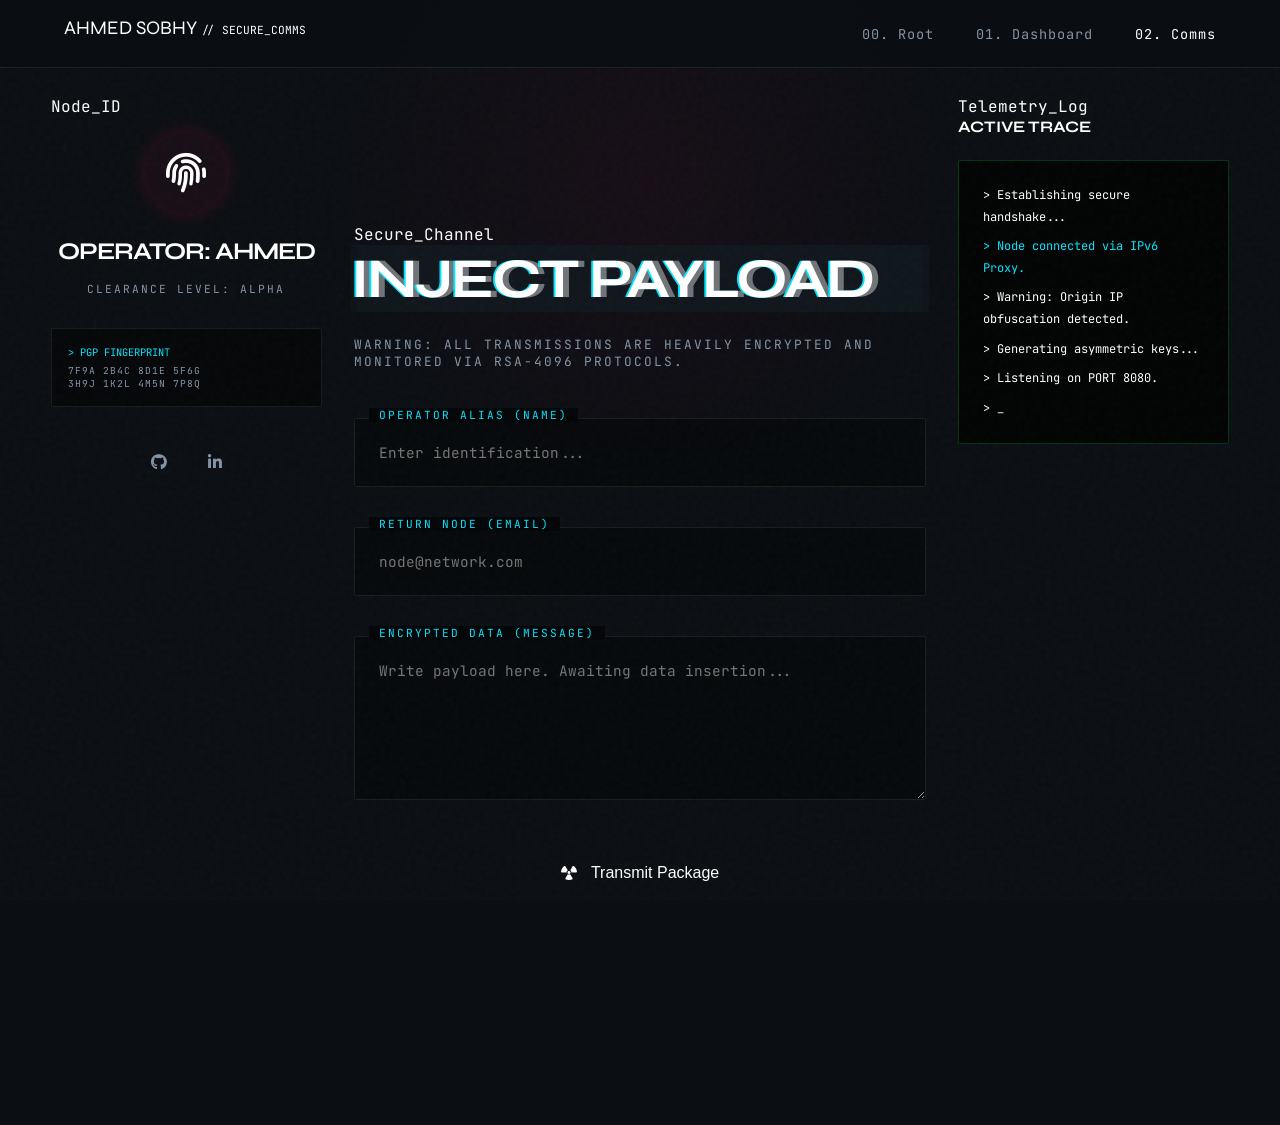
==== contact.html @ 45a60453 "Add files via upload" ====
<!DOCTYPE html>
<html lang="en">
<head>
    <meta charset="UTF-8">
    <meta name="viewport" content="width=device-width, initial-scale=1.0">
    <title>Ahmed Sobhy | Secure Comms</title>

    <link rel="icon" href="logo.png" type="image/png">
    
    <link href="https://fonts.googleapis.com/css2?family=JetBrains+Mono:wght@400;500;700&family=Syne:wght@700;800&display=swap" rel="stylesheet">
    <link rel="stylesheet" href="https://cdnjs.cloudflare.com/ajax/libs/font-awesome/6.4.0/css/all.min.css">
    <link rel="stylesheet" href="css/style.css">

    <style>
        /* --- Contact Page Specific "Terrifying" Visuals --- */
        
        /* 1. Glitch Effect */
        .glitch-wrapper {
            position: relative;
            font-family: var(--font-display);
            font-size: 3.5rem;
            color: var(--text-bright);
            letter-spacing: -2px;
            text-transform: uppercase;
            margin-bottom: 1.5rem;
        }
        .glitch-wrapper::before, .glitch-wrapper::after {
            content: attr(data-text);
            position: absolute;
            top: 0; left: 0; width: 100%; height: 100%;
            background: var(--bg-surface);
        }
        .glitch-wrapper::before {
            left: 3px; text-shadow: -2px 0 var(--accent-alert);
            animation: glitch-anim-1 2s infinite linear alternate-reverse;
        }
        .glitch-wrapper::after {
            left: -3px; text-shadow: -2px 0 var(--accent-cyan);
            animation: glitch-anim-2 3s infinite linear alternate-reverse;
        }

        @keyframes glitch-anim-1 {
            0% { clip-path: inset(20% 0 80% 0); }
            20% { clip-path: inset(60% 0 10% 0); }
            40% { clip-path: inset(40% 0 50% 0); }
            60% { clip-path: inset(80% 0 5% 0); }
            80% { clip-path: inset(10% 0 70% 0); }
            100% { clip-path: inset(30% 0 20% 0); }
        }
        @keyframes glitch-anim-2 {
            0% { clip-path: inset(10% 0 60% 0); }
            20% { clip-path: inset(80% 0 5% 0); }
            40% { clip-path: inset(30% 0 20% 0); }
            60% { clip-path: inset(70% 0 10% 0); }
            80% { clip-path: inset(20% 0 50% 0); }
            100% { clip-path: inset(50% 0 30% 0); }
        }

        /* 2. Cyber Inputs */
        .form-group { position: relative; margin-bottom: 2.5rem; }
        .form-group label {
            position: absolute; top: -10px; left: 15px; 
            background: #030507; padding: 0 10px; font-size: 0.7rem; 
            color: var(--accent-cyan); letter-spacing: 2px; text-transform: uppercase;
            z-index: 5;
        }
        .cyber-input {
            width: 100%; background: rgba(0,0,0,0.4); border: 1px solid var(--border-glass);
            color: var(--text-bright); font-family: var(--font-mono); font-size: 0.9rem;
            padding: 1.5rem; outline: none; transition: 0.3s; border-radius: 2px;
            position: relative;
        }
        .cyber-input:focus {
            border-color: var(--accent-alert); /* لون أحمر/وردي حاد للتركيز يعطي إحساس بالخطر */
            box-shadow: inset 0 0 20px rgba(255, 0, 85, 0.1), 0 0 15px rgba(255, 0, 85, 0.2);
        }

        /* 3. Terminal Radar / Scanning Effect */
        .radar-box {
            position: relative; overflow: hidden;
            border: 1px solid rgba(0, 255, 102, 0.2); background: rgba(0,0,0,0.8);
            padding: 1.5rem; border-radius: 2px; min-height: 250px;
        }
        .radar-line {
            position: absolute; top: 0; left: 0; width: 100%; height: 2px;
            background: var(--accent-green); box-shadow: 0 0 15px var(--accent-green);
            animation: scanline 3s linear infinite; opacity: 0.5;
        }
        @keyframes scanline {
            0% { top: -5%; } 100% { top: 105%; }
        }

        .terminal-text {
            color: var(--accent-green); font-size: 0.75rem; line-height: 1.8;
            font-family: var(--font-mono); display: flex; flex-direction: column; gap: 8px;
        }
        .terminal-text span.system-alert { color: var(--accent-alert); }
        .terminal-text span.system-cyan { color: var(--accent-cyan); }

        /* Overrides for Contact Layout */
        .contact-layout { display: grid; grid-template-columns: repeat(12, 1fr); gap: 2rem; padding: 6rem 4%; max-width: 1600px; margin: 0 auto; position: relative; z-index: 10;}
        .panel-identity { grid-column: span 3; }
        .panel-form { grid-column: span 6; }
        .panel-terminal { grid-column: span 3; }

        @media (max-width: 1024px) {
            .panel-identity, .panel-form, .panel-terminal { grid-column: span 12; }
        }
    </style>
</head>
<body>
    <div class="ambient-glow" style="background: radial-gradient(circle, rgba(255, 0, 85, 0.05) 0%, rgba(3,5,7,0) 70%);"></div>
    <div class="cyber-wave-container">
        <svg class="cyber-wave-svg" viewBox="0 0 100 1000" preserveAspectRatio="none">
            <path d="M50,0 Q90,50 50,100 T50,200 Q90,250 50,300 T50,400 Q90,450 50,500 T50,600 Q90,650 50,700 T50,800 Q90,850 50,900 T50,1000" fill="none" stroke="var(--accent-alert)" stroke-width="1.5" />
        </svg>
    </div>

    <nav class="cyber-nav">
        <div class="nav-logo" style="font-family: var(--font-display); font-size: 1.2rem; color: var(--text-bright);">AHMED SOBHY <span style="color: var(--accent-alert); font-family: var(--font-mono); font-size: 0.7rem;">// SECURE_COMMS</span></div>
        <div class="nav-links">
            <a href="index.html">00. Root</a>
            <a href="dashboard.html">01. Dashboard</a>
            <a href="contact.html" class="active" style="color: var(--accent-alert); border-bottom: 1px solid var(--accent-alert);">02. Comms</a>
        </div>
    </nav>

    <main class="contact-layout">
        
        <aside class="bento-panel panel-identity" style="animation-delay: 0.1s;">
            <div class="panel-label" style="color: var(--accent-alert);">Node_ID</div>
            <div style="text-align: center; margin-top: 1rem;">
                <div style="width: 80px; height: 80px; border: 1px solid var(--accent-alert); border-radius: 50%; margin: 0 auto 1.5rem; display: flex; justify-content: center; align-items: center; background: rgba(255, 0, 85, 0.05); box-shadow: 0 0 20px rgba(255,0,85,0.2);">
                    <i class="fas fa-fingerprint" style="font-size: 2.5rem; color: var(--accent-alert);"></i>
                </div>
                <h2 style="font-family: var(--font-display); font-size: 1.5rem; letter-spacing: -1px; text-transform: uppercase;">Operator: Ahmed</h2>
                <div style="color: var(--text-muted); font-size: 0.7rem; margin: 1rem 0 2rem; text-transform: uppercase; letter-spacing: 2px;">Clearance Level: Alpha</div>
                
                <div style="text-align: left; background: rgba(0,0,0,0.5); padding: 1rem; border-radius: 2px; border: 1px solid var(--border-glass);">
                    <div style="font-size: 0.65rem; color: var(--accent-cyan); margin-bottom: 5px;">> PGP FINGERPRINT</div>
                    <div style="font-size: 0.6rem; color: var(--text-muted); word-break: break-all; letter-spacing: 1px;">
                        7F9A 2B4C 8D1E 5F6G<br>3H9J 1K2L 4M5N 7P8Q
                    </div>
                </div>

                <div style="margin-top: 2rem; display: flex; justify-content: center; gap: 15px;">
                    <a href="https://github.com/YOUR_GITHUB" target="_blank" class="cyber-btn" style="padding: 0.8rem; border-color: var(--border-glass); color: var(--text-muted);"><i class="fa-brands fa-github"></i></a>
                    <a href="https://linkedin.com/in/YOUR_LINKEDIN" target="_blank" class="cyber-btn" style="padding: 0.8rem; border-color: var(--border-glass); color: var(--text-muted);"><i class="fa-brands fa-linkedin-in"></i></a>
                </div>
            </div>
        </aside>

        <section class="bento-panel panel-form" style="animation-delay: 0.2s;">
            <div class="panel-label">Secure_Channel</div>
            
            <h1 class="glitch-wrapper" data-text="INJECT PAYLOAD">INJECT PAYLOAD</h1>
            <p style="color: var(--text-muted); font-size: 0.8rem; text-transform: uppercase; letter-spacing: 2px; margin-bottom: 3rem;">Warning: All transmissions are heavily encrypted and monitored via RSA-4096 protocols.</p>
            
            <form id="secure-form" class="cyber-form">
                <div class="form-group">
                    <label for="name">Operator Alias (Name)</label>
                    <input type="text" id="name" class="cyber-input" placeholder="Enter identification..." required autocomplete="off">
                </div>
                
                <div class="form-group">
                    <label for="email">Return Node (Email)</label>
                    <input type="email" id="email" class="cyber-input" placeholder="node@network.com" required autocomplete="off">
                </div>
                
                <div class="form-group">
                    <label for="message">Encrypted Data (Message)</label>
                    <textarea id="message" rows="6" class="cyber-input" placeholder="Write payload here. Awaiting data insertion..." required></textarea>
                </div>
                
                <button type="submit" class="cyber-btn" id="submit-btn" style="width: 100%; background: transparent; border: 1px solid var(--accent-alert); color: var(--accent-alert); font-size: 1rem; padding: 1.2rem;">
                    <i class="fas fa-radiation" style="margin-right: 10px;"></i> Transmit Package
                </button>
            </form>
        </section>

        <aside class="bento-panel panel-terminal" style="animation-delay: 0.3s;">
            <div class="panel-label">Telemetry_Log</div>
            <h3 style="font-family: var(--font-display); font-size: 1rem; margin-bottom: 1.5rem; text-transform: uppercase; color: var(--text-bright);">Active Trace</h3>
            
            <div class="radar-box">
                <div class="radar-line"></div>
                <div class="terminal-text" id="terminal-output">
                    <span>> Establishing secure handshake...</span>
                    <span class="system-cyan">> Node connected via IPv6 Proxy.</span>
                    <span class="system-alert">> Warning: Origin IP obfuscation detected.</span>
                    <span>> Generating asymmetric keys...</span>
                    <span>> Listening on PORT 8080.</span>
                    <span>> <span style="animation: blink 1s infinite;">_</span></span>
                </div>
            </div>
        </aside>

    </main>

    <script>
        // Terminal Reaction Script
        const form = document.getElementById('secure-form');
        const submitBtn = document.getElementById('submit-btn');
        const terminalOutput = document.getElementById('terminal-output');

        // Form Submit Simulation (The "Terrifying" Hack Sequence)
        form.addEventListener('submit', (e) => {
            e.preventDefault();
            
            // Visual lock of the button
            submitBtn.style.pointerEvents = 'none';
            submitBtn.style.background = 'var(--accent-alert)';
            submitBtn.style.color = '#000';
            submitBtn.innerHTML = '<i class="fas fa-skull"></i> EXECUTING...';

            // Terminal sequence array
            const sequence = [
                "<span class='system-alert'>> [CRITICAL] PACKET INJECTION DETECTED.</span>",
                "> Analyzing payload structure...",
                "> Stripping metadata...",
                "<span class='system-cyan'>> Encrypting payload via AES-256-GCM... OK.</span>",
                "> Routing through proxy nodes: [TOR_NODE_1] -> [VPN_GATE]...",
                "<span class='system-green' style='color: #00FF66;'>> TRANSMISSION SUCCESSFUL.</span>",
                "> Connection terminated to protect origin."
            ];

            terminalOutput.innerHTML = ''; // Clear terminal
            let i = 0;

            function printLine() {
                if (i < sequence.length) {
                    terminalOutput.innerHTML += sequence[i] + "<br>";
                    terminalOutput.scrollTop = terminalOutput.scrollHeight;
                    i++;
                    setTimeout(printLine, Math.random() * 400 + 200); // Random delay 200-600ms
                } else {
                    terminalOutput.innerHTML += "> <span style='animation: blink 1s infinite;'>_</span>";
                    
                    // Reset Button after sequence
                    setTimeout(() => {
                        submitBtn.style.pointerEvents = 'auto';
                        submitBtn.style.background = 'transparent';
                        submitBtn.style.color = 'var(--accent-alert)';
                        submitBtn.innerHTML = '<i class="fas fa-radiation" style="margin-right: 10px;"></i> Transmit New Package';
                        form.reset();
                    }, 2000);
                }
            }
            
            printLine();
        });

        // 1. Force Scroll to Top & Wave Animation Logic
        if ('scrollRestoration' in history) { history.scrollRestoration = 'manual'; }
        window.scrollTo(0, 0);

        const waveSvg = document.querySelector('.cyber-wave-svg');
        if (waveSvg) {
            window.addEventListener('scroll', () => {
                const scrollTop = window.scrollY;
                const docHeight = document.documentElement.scrollHeight - window.innerHeight;
                const scrollPercent = docHeight > 0 ? scrollTop / docHeight : 0;
                const moveAmount = scrollPercent * -66.66;
                requestAnimationFrame(() => {
                    waveSvg.style.transform = `translateY(${moveAmount}%)`;
                });
            });
        }
    </script>
</body>
</html>
---- css/style.css ----
:root {
    --bg-main: #0B0F13;
    --bg-surface: rgba(18, 24, 31, 0.6);
    --border-glass: rgba(255, 255, 255, 0.08);
    --accent-cyan: #00E5FF;
    --text-bright: #FFFFFF;
    --text-muted: #8494A5;
    --font-display: 'Syne', sans-serif;
    --font-mono: 'JetBrains Mono', monospace;
}

* { box-sizing: border-box; margin: 0; padding: 0; scroll-behavior: smooth; }

body {
    background-color: var(--bg-main); color: var(--text-bright);
    font-family: var(--font-mono); overflow-x: hidden;
}

html, body {
    scrollbar-width: none; /* لمتصفح Firefox */
    -ms-overflow-style: none; /* لمتصفح IE و Edge */
}

::-webkit-scrollbar {
    display: none; /* لمتصفحات Chrome, Safari, Opera */
}

/* Cyber Wave Container */
.cyber-wave-container {
    position: fixed;
    top: 0;
    left: 50%;
    transform: translateX(-50%);
    width: 100px; 
    height: 100vh;
    z-index: -2; /* لضمان بقائها في الخلفية خلف الـ Earth والـ Content */
    pointer-events: none;
    opacity: 0.12; /* درجة البهتان */
    overflow: hidden;
    display: flex;
    justify-content: center;
    filter: drop-shadow(0 0 15px var(--accent-cyan)); /* التوهج */
}

.cyber-wave-svg {
    height: 300vh; /* طول إضافي لكي يتحرك أثناء النزول */
    width: 100%;
    will-change: transform; /* تحسين الأداء أثناء الـ Scrolling */
}

body::before {
    content: ""; position: fixed; top: 0; left: 0; width: 100vw; height: 100vh;
    opacity: 0.03; pointer-events: none; z-index: 999;
    background-image: url("data:image/svg+xml,%3Csvg viewBox='0 0 200 200' xmlns='http://www.w3.org/2000/svg'%3E%3Cfilter id='noiseFilter'%3E%3CfeTurbulence type='fractalNoise' baseFrequency='0.85' numOctaves='3' stitchTiles='stitch'/%3E%3C/filter%3E%3Crect width='100%25' height='100%25' filter='url(%23noiseFilter)'/%3E%3C/svg%3E");
}

.ambient-glow {
    position: fixed; top: 20%; left: 50%; transform: translate(-50%, -50%);
    width: 60vw; height: 60vh; border-radius: 50%;
    background: radial-gradient(circle, rgba(0, 229, 255, 0.08) 0%, rgba(11,15,19,0) 70%);
    z-index: -1; pointer-events: none;
}

/* Nav Bar */
.cyber-nav {
    position: fixed; top: 0; width: 100%; z-index: 1000;
    background: rgba(11, 15, 19, 0.85); backdrop-filter: blur(16px);
    border-bottom: 1px solid var(--border-glass);
    display: flex; justify-content: space-between; align-items: center;
    padding: 1rem 5%;
}
.nav-logo { height: 35px; }
.nav-links a {
    color: var(--text-muted); text-decoration: none; margin-left: 2rem; 
    font-size: 0.85rem; letter-spacing: 1px; transition: color 0.3s;
}
.nav-links a:hover { color: var(--accent-cyan); }

/* Loader */
#loader { position: fixed; top: 0; left: 0; width: 100vw; height: 100vh; background: var(--bg-main); z-index: 99999; display: flex; justify-content: center; align-items: center; }
.loader-content { width: 300px; }
.loader-data { font-size: 0.75rem; color: var(--text-muted); margin-bottom: 1rem; letter-spacing: 2px; }
.loader-bar-container { width: 100%; height: 2px; background: rgba(255,255,255,0.1); overflow: hidden; }
.loader-bar { width: 0%; height: 100%; background: var(--accent-cyan); }
.loader-percentage { font-size: 0.85rem; color: var(--text-bright); margin-top: 1rem; text-align: right; }

/* HERO LAYERING UPDATE */
.hero-section { height: 100vh; width: 100vw; display: flex; justify-content: center; align-items: center; position: relative; overflow: hidden; }
#canvas-container { position: absolute; top: 0; left: 0; width: 100%; height: 100%; z-index: 1; }

/* Base typography applied to both text layers to ensure perfect overlap */
.hero-name-bg, .hero-name-fg {
    position: absolute; 
    font-family: var(--font-display); 
    font-size: clamp(4rem, 10vw, 10rem); 
    white-space: nowrap; pointer-events: none; user-select: none; letter-spacing: -2px;
    top: 50%; left: 50%; transform: translate(-50%, -50%); /* Explicitly centers them both */
}

/* Layer 1: Solid text behind photo */
.hero-name-bg { 
    z-index: 2; 
    color: rgba(255, 255, 255, 0.85); 
    text-shadow: 0 0 40px rgba(0, 229, 255, 0.4); 
}

/* Layer 2: Transparent text with outline over photo */
.hero-name-fg {
    z-index: 5; /* Above everything */
    color: transparent; /* Invisible core */
    -webkit-text-stroke: 2px rgba(255, 255, 255, 0.6); /* Glowing white outline */
}

/* Profile Photo with Fade Out Mask */
.hero-image-wrapper { 
    position: relative; z-index: 3; 
    width: clamp(250px, 25vw, 400px); 
    border: none; background: transparent; box-shadow: none; overflow: visible;
    /* This gradient hides the bottom 30% of your suit smoothly */
    -webkit-mask-image: linear-gradient(to bottom, rgba(0,0,0,1) 65%, rgba(0,0,0,0) 95%);
    mask-image: linear-gradient(to bottom, rgba(0,0,0,1) 65%, rgba(0,0,0,0) 95%);
}

.hero-img { width: 100%; height: auto; object-fit: contain; filter: grayscale(20%) contrast(110%); transition: 0.5s; }
.hero-image-wrapper:hover .hero-img { filter: grayscale(0%) contrast(100%); transform: scale(1.02); }

/* Orbiting Skills Atmosphere */
#orbit-system { position: absolute; top: 50%; left: 50%; z-index: 4; pointer-events: none; }
.orbit-icon {
    position: absolute; display: flex; flex-direction: column; align-items: center; justify-content: center;
    color: var(--accent-cyan); text-shadow: 0 0 15px rgba(0, 229, 255, 0.6);
    font-size: 1.8rem; font-family: var(--font-display); font-weight: 700;
}
.orbit-icon span { font-size: 0.65rem; margin-top: 5px; font-family: var(--font-mono); letter-spacing: 1px; color: var(--text-bright); text-shadow: none; font-weight: 400;}

.scroll-indicator { position: absolute; bottom: 3rem; z-index: 4; font-size: 0.75rem; color: var(--text-muted); letter-spacing: 2px; animation: bounce 2s infinite; }

/* Sections */
.content-wrapper { max-width: 1200px; margin: 0 auto; padding: 0 2rem; }
section { padding: 8rem 0; }
.section-header { display: flex; align-items: center; gap: 2rem; margin-bottom: 4rem; }
.section-title { font-family: var(--font-display); font-size: 2rem; color: var(--text-bright); }
.header-line { flex-grow: 1; height: 1px; background: linear-gradient(90deg, var(--border-glass), transparent); }

/* About & Timeline */
.about-grid { display: grid; grid-template-columns: 1fr 1fr; gap: 4rem; }
.about-text p { font-size: 1.1rem; line-height: 1.8; color: var(--text-muted); margin-bottom: 1.5rem; }
.sys-specs { list-style: none; background: var(--bg-surface); border: 1px solid var(--border-glass); padding: 1.5rem; border-radius: 12px; margin-top: 2rem;}
.sys-specs li { margin-bottom: 1rem; font-size: 0.85rem; color: var(--text-muted); display: flex; align-items: center; gap: 1rem; }
.sys-specs li:last-child { margin-bottom: 0; }
.sys-specs span { color: var(--accent-cyan); font-weight: bold; }

.timeline { display: flex; flex-direction: column; gap: 2.5rem; border-left: 1px solid var(--border-glass); padding-left: 2rem; margin-top: 1rem; }
.time-node { position: relative; }
.time-node::before { content: ''; position: absolute; left: -2.35rem; top: 0.2rem; width: 10px; height: 10px; border-radius: 50%; background: var(--accent-cyan); box-shadow: 0 0 10px var(--accent-cyan); }
.time-node h4 { font-family: var(--font-display); font-size: 1.2rem; color: var(--text-bright); margin-bottom: 0.5rem; }
.time-node p { font-size: 0.85rem; color: var(--text-muted); }

/* Deployed Engines Stacked Grid */
.project-grid { display: flex; flex-direction: column; gap: 3.5rem; max-width: 900px; margin: 0 auto; }

.project-card { 
    background: var(--bg-surface); border: 1px solid var(--border-glass); 
    border-radius: 12px; padding: 2.5rem 2.5rem; transition: all 0.4s ease; 
    display: flex; gap: 2.5rem; align-items: flex-start;
    position: relative;
}
.project-card:hover { transform: translateY(-8px); border-color: var(--accent-cyan); box-shadow: 0 10px 30px rgba(0,0,0,0.5); }

.project-label {
    position: absolute; top: -16px; left: 30px; 
    background: #118B70; color: #ffffff; 
    padding: 0.4rem 1.2rem; border-radius: 30px; 
    font-size: 0.75rem; font-weight: bold; font-family: var(--font-display);
    letter-spacing: 1.5px; display: flex; align-items: center; gap: 0.5rem;
    box-shadow: 0 4px 15px rgba(17, 139, 112, 0.4);
}

.card-icon { font-size: 3rem; color: var(--text-muted); transition: 0.4s; padding-top: 10px;}
.project-card:hover .card-icon { color: var(--accent-cyan); }

.card-content { flex-grow: 1; }
.card-content h3 { font-family: var(--font-display); font-size: 1.8rem; margin-bottom: 1rem; color: var(--text-bright); }
.card-tags { display: flex; flex-wrap: wrap; gap: 0.5rem; margin-bottom: 1.5rem; }
.card-tags span { font-size: 0.7rem; padding: 0.3rem 0.8rem; border: 1px solid var(--border-glass); border-radius: 20px; color: var(--accent-cyan); background: rgba(0, 229, 255, 0.05);}
.card-content p { font-size: 1rem; line-height: 1.6; color: var(--text-muted); margin-bottom: 2rem; }
.card-link { color: var(--text-bright); text-decoration: none; font-size: 0.85rem; letter-spacing: 1px; display: flex; align-items: center; gap: 0.5rem; transition: 0.3s; width: max-content;}
.card-link i { transition: transform 0.3s; }
.project-card:hover .card-link { color: var(--accent-cyan); }
.project-card:hover .card-link i { transform: translateX(5px); }

/* Tech Grid */
.tech-grid { display: grid; grid-template-columns: repeat(auto-fit, minmax(130px, 1fr)); gap: 1.5rem; }
.tech-box { background: var(--bg-surface); border: 1px solid var(--border-glass); backdrop-filter: blur(10px); border-radius: 12px; padding: 1.5rem 1rem; text-align: center; display: flex; flex-direction: column; align-items: center; gap: 1rem; transition: all 0.4s; }
.tech-box i { font-size: 2rem; color: var(--text-muted); transition: 0.4s; }
.tech-box span { font-size: 0.8rem; letter-spacing: 1px; font-weight: bold; }
.tech-box:hover { transform: translateY(-5px); border-color: rgba(0, 229, 255, 0.4); background: rgba(255, 255, 255, 0.02); }
.tech-box:hover i { color: var(--accent-cyan); }

/* Contact */
.contact-cta { text-align: center; margin-bottom: 4rem; }
.contact-cta h3 { font-family: var(--font-display); font-size: 3.5rem; color: var(--text-bright); margin-bottom: 1rem; }
.contact-cta p { font-size: 1.1rem; color: var(--text-muted); max-width: 600px; margin: 0 auto; line-height: 1.6; }

.social-dock { display: flex; justify-content: center; gap: 2rem; flex-wrap: wrap;}
.social-icon { width: 70px; height: 70px; border-radius: 50%; border: 1px solid var(--border-glass); background: var(--bg-surface); display: flex; justify-content: center; align-items: center; color: var(--text-muted); font-size: 1.5rem; text-decoration: none; transition: all 0.4s; }
.social-icon:hover { color: var(--bg-main); background: var(--text-bright); transform: translateY(-8px) scale(1.05); }

@keyframes bounce { 0%, 100% { transform: translateY(0); } 50% { transform: translateY(10px); } }

@media (max-width: 768px) {
    .about-grid { grid-template-columns: 1fr; }
    
    /* Ensure layered text scales correctly on mobile */
    .hero-name-bg, .hero-name-fg { font-size: 5rem; }
    
    .nav-links { display: none; }
    .contact-cta h3 { font-size: 2.5rem; }
    .project-card { flex-direction: column; padding: 2rem; gap: 1.5rem;}
    .project-label { left: 20px; }
}

/* --- Terminal Typewriter Logic --- */
.about-text p {
    position: relative;
    min-height: 2em; /* Prevents layout shift while typing */
}

.typing-active::after {
    content: '█';
    position: absolute;
    color: var(--accent-cyan);
    margin-left: 6px;
    animation: cursorBlink 0.8s step-end infinite;
    text-shadow: 0 0 10px rgba(0, 229, 255, 0.6);
}

@keyframes cursorBlink {
    0%, 100% { opacity: 1; }
    50% { opacity: 0; }
}
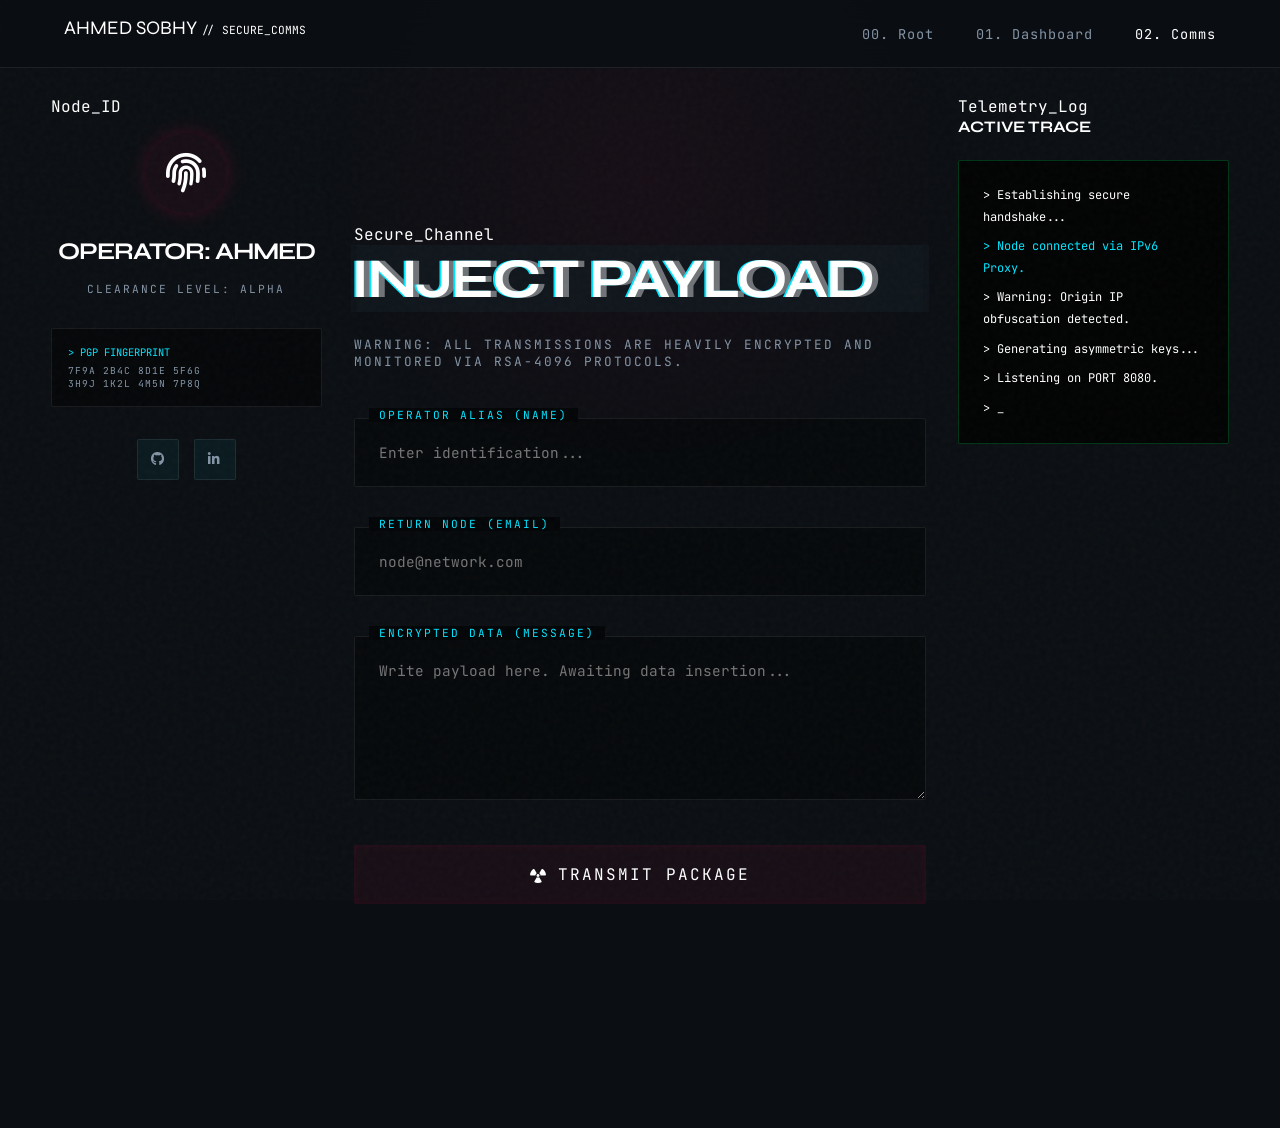
==== commit 37a7f319: "Add files via upload" ====
--- a/contact.html
+++ b/contact.html
@@ -118,10 +118,15 @@
 
     <nav class="cyber-nav">
         <div class="nav-logo" style="font-family: var(--font-display); font-size: 1.2rem; color: var(--text-bright);">AHMED SOBHY <span style="color: var(--accent-alert); font-family: var(--font-mono); font-size: 0.7rem;">// SECURE_COMMS</span></div>
+        
         <div class="nav-links">
             <a href="index.html">00. Root</a>
             <a href="dashboard.html">01. Dashboard</a>
             <a href="contact.html" class="active" style="color: var(--accent-alert); border-bottom: 1px solid var(--accent-alert);">02. Comms</a>
+        </div>
+
+        <div class="mobile-menu-toggle">
+            <i class="fa-solid fa-bars"></i>
         </div>
     </nav>
 
@@ -172,8 +177,8 @@
                     <textarea id="message" rows="6" class="cyber-input" placeholder="Write payload here. Awaiting data insertion..." required></textarea>
                 </div>
                 
-                <button type="submit" class="cyber-btn" id="submit-btn" style="width: 100%; background: transparent; border: 1px solid var(--accent-alert); color: var(--accent-alert); font-size: 1rem; padding: 1.2rem;">
-                    <i class="fas fa-radiation" style="margin-right: 10px;"></i> Transmit Package
+                <button type="submit" class="cyber-btn cyber-btn-alert" id="submit-btn" style="width: 100%; font-size: 1rem; padding: 1.2rem;">
+                    <i class="fas fa-radiation"></i> Transmit Package
                 </button>
             </form>
         </section>
@@ -266,6 +271,24 @@
                 });
             });
         }
+        // Mobile Menu Toggle Logic
+// Mobile Menu Toggle Logic
+        const mobileMenuBtn = document.querySelector('.mobile-menu-toggle');
+        const navLinksContainer = document.querySelector('.nav-links');
+
+        if (mobileMenuBtn && navLinksContainer) {
+            mobileMenuBtn.addEventListener('click', () => {
+                navLinksContainer.classList.toggle('active');
+                const icon = mobileMenuBtn.querySelector('i');
+                if (navLinksContainer.classList.contains('active')) {
+                    icon.classList.remove('fa-bars');
+                    icon.classList.add('fa-xmark');
+                } else {
+                    icon.classList.remove('fa-xmark');
+                    icon.classList.add('fa-bars');
+                }
+            });
+        }
     </script>
 </body>
 </html>
--- a/css/style.css
+++ b/css/style.css
@@ -113,12 +113,24 @@
 
 /* Profile Photo with Fade Out Mask */
 .hero-image-wrapper { 
+    cursor: pointer;
     position: relative; z-index: 3; 
     width: clamp(250px, 25vw, 400px); 
     border: none; background: transparent; box-shadow: none; overflow: visible;
     /* This gradient hides the bottom 30% of your suit smoothly */
     -webkit-mask-image: linear-gradient(to bottom, rgba(0,0,0,1) 65%, rgba(0,0,0,0) 95%);
     mask-image: linear-gradient(to bottom, rgba(0,0,0,1) 65%, rgba(0,0,0,0) 95%);
+}
+
+.hero-image-wrapper:hover, 
+.hero-image-wrapper.pop-out {
+    z-index: 10 !important; /* رقم أكبر من z-index الخاص بالنص (5) */
+}
+
+.hero-image-wrapper:hover .hero-img, 
+.hero-image-wrapper.pop-out .hero-img {
+    filter: grayscale(0%) contrast(100%); 
+    transform: scale(1.05); /* تكبير خفيف يعطي إحساس بالبروز */
 }
 
 .hero-img { width: 100%; height: auto; object-fit: contain; filter: grayscale(20%) contrast(110%); transition: 0.5s; }
@@ -208,13 +220,73 @@
 
 @keyframes bounce { 0%, 100% { transform: translateY(0); } 50% { transform: translateY(10px); } }
 
+/* Mobile Menu Button */
+.mobile-menu-toggle {
+    display: none;
+    color: var(--accent-cyan);
+    font-size: 1.5rem;
+    cursor: pointer;
+    transition: 0.3s;
+}
+.mobile-menu-toggle:hover {
+    color: var(--text-bright);
+    text-shadow: 0 0 10px var(--accent-cyan);
+}
+
 @media (max-width: 768px) {
     .about-grid { grid-template-columns: 1fr; }
     
-    /* Ensure layered text scales correctly on mobile */
-    .hero-name-bg, .hero-name-fg { font-size: 5rem; }
-    
-    .nav-links { display: none; }
+    /* 1. إصلاح حجم النص: استخدام vw ليتناسب تلقائياً مع عرض شاشة الموبايل ولا يُقطع */
+    .hero-name-bg, .hero-name-fg { 
+        font-size: 11.5vw !important; 
+        letter-spacing: -1px;
+    }
+    
+    /* 2. تكبير حجم الصورة: لتأخذ مساحة مناسبة مقارنة بالكوكب وتبرز بشكل أفضل */
+    .hero-image-wrapper { 
+        width: 90vw !important; /* تأخذ 90% من عرض الشاشة */
+        max-width: 450px !important; 
+        margin-top: 5vh; /* تظبط مكانها مع النص */
+    }
+
+    /* 3. تعديل حجم أيقونات التقنيات لتخفيف الزحمة على الشاشة */
+    .orbit-icon {
+        font-size: 1.4rem;
+    }
+    
+    /* إظهار زرار القائمة على الموبايل */
+    .mobile-menu-toggle { display: block; }
+    
+    /* تصميم القائمة المنسدلة للموبايل */
+    .nav-links { 
+        position: absolute;
+        top: 100%; /* تظهر تحت البار مباشرة */
+        left: 0;
+        width: 100%;
+        background: rgba(3, 5, 7, 0.95);
+        backdrop-filter: blur(15px);
+        border-bottom: 1px solid var(--border-glass);
+        display: flex;
+        flex-direction: column;
+        align-items: center;
+        /* إخفاء القائمة في البداية */
+        max-height: 0;
+        overflow: hidden;
+        padding: 0;
+        transition: all 0.4s var(--ease-out-expo); /* أنيميشن النزول */
+    }
+    
+    /* الكلاس الذي سيتم تفعيله بالجافاسكريبت لفتح القائمة */
+    .nav-links.active {
+        max-height: 400px;
+        padding: 2rem 0;
+    }
+
+    .nav-links a {
+        margin: 0 0 1.5rem 0; /* مسافات عمودية بدلاً من الأفقية */
+        font-size: 1.1rem;
+    }
+    .nav-links a:last-child { margin-bottom: 0; }
     .contact-cta h3 { font-size: 2.5rem; }
     .project-card { flex-direction: column; padding: 2rem; gap: 1.5rem;}
     .project-label { left: 20px; }
@@ -235,6 +307,46 @@
     text-shadow: 0 0 10px rgba(0, 229, 255, 0.6);
 }
 
+.cyber-btn {
+    background: rgba(0, 229, 255, 0.05);
+    border: 1px solid var(--accent-cyan);
+    color: var(--accent-cyan);
+    padding: 0.8rem 1.5rem;
+    font-family: var(--font-mono);
+    font-size: 0.85rem;
+    letter-spacing: 2px;
+    text-transform: uppercase;
+    cursor: pointer;
+    transition: all 0.3s ease;
+    border-radius: 2px;
+    display: inline-flex;
+    align-items: center;
+    justify-content: center;
+    gap: 10px;
+    text-decoration: none;
+}
+
+.cyber-btn:hover {
+    background: var(--accent-cyan);
+    color: #030507; /* لون غامق للنص عند الوقوف عليه */
+    box-shadow: 0 0 20px rgba(0, 229, 255, 0.5);
+    transform: translateY(-2px);
+}
+
+/* ستايل زرار الخطر (Alert) لصفحة الـ Contact */
+.cyber-btn-alert {
+    background: rgba(255, 0, 85, 0.05);
+    border: 1px solid var(--accent-alert);
+    color: var(--accent-alert);
+    box-shadow: inset 0 0 10px rgba(255, 0, 85, 0.1);
+}
+
+.cyber-btn-alert:hover {
+    background: var(--accent-alert);
+    color: #FFFFFF;
+    box-shadow: 0 0 20px rgba(255, 0, 85, 0.6);
+}
+
 @keyframes cursorBlink {
     0%, 100% { opacity: 1; }
     50% { opacity: 0; }
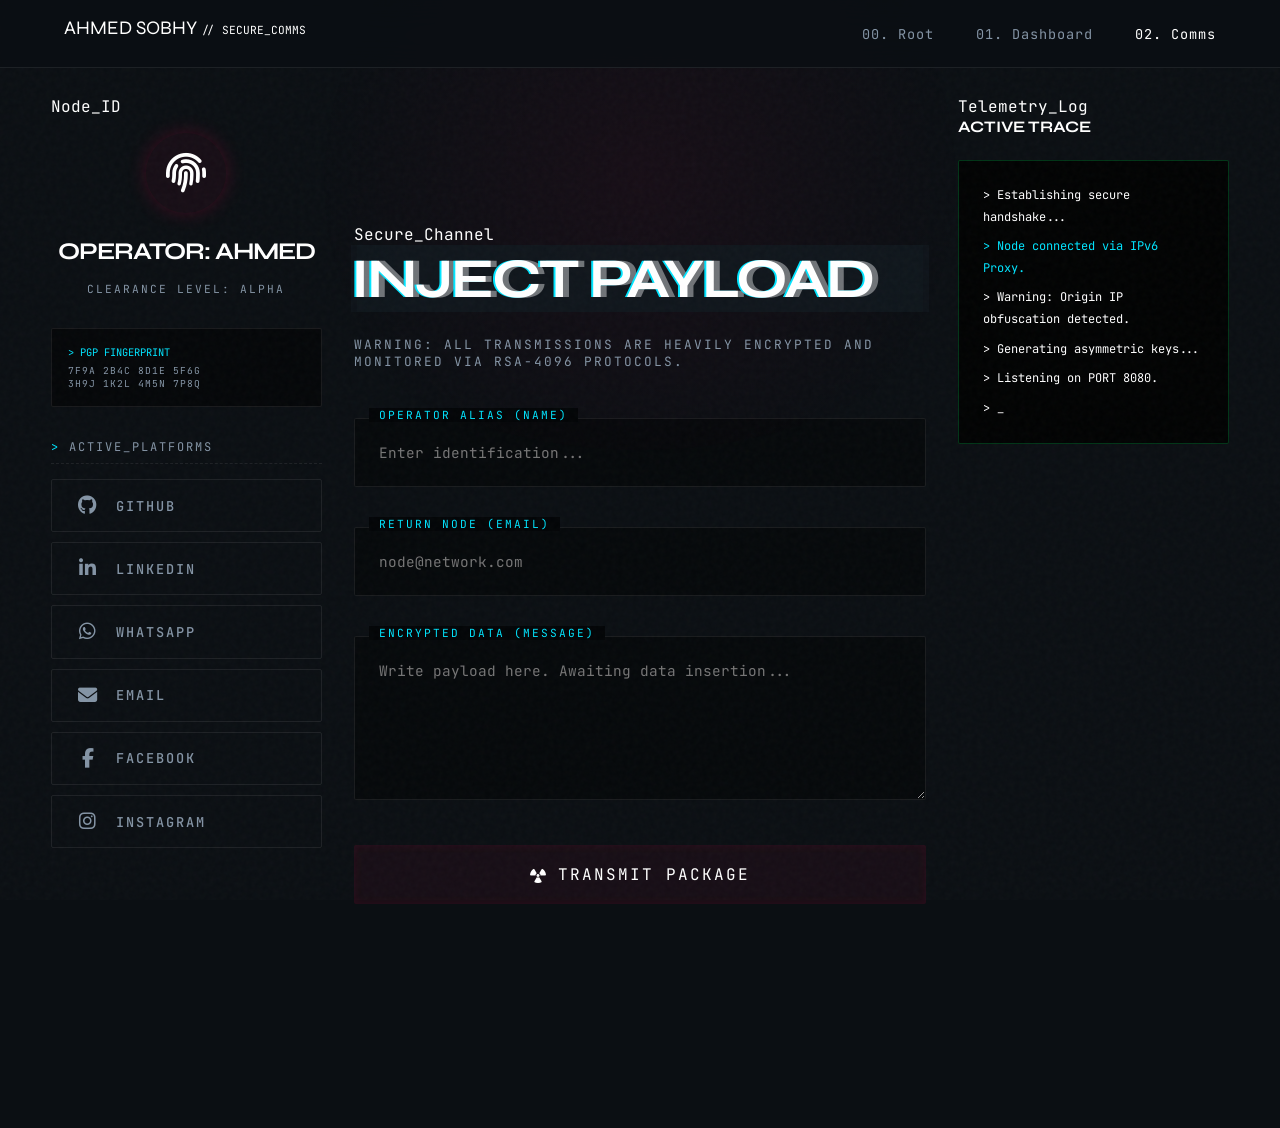
==== commit b2999c68: "Add files via upload" ====
--- a/contact.html
+++ b/contact.html
@@ -71,7 +71,7 @@
             position: relative;
         }
         .cyber-input:focus {
-            border-color: var(--accent-alert); /* لون أحمر/وردي حاد للتركيز يعطي إحساس بالخطر */
+            border-color: var(--accent-alert); 
             box-shadow: inset 0 0 20px rgba(255, 0, 85, 0.1), 0 0 15px rgba(255, 0, 85, 0.2);
         }
 
@@ -96,6 +96,47 @@
         }
         .terminal-text span.system-alert { color: var(--accent-alert); }
         .terminal-text span.system-cyan { color: var(--accent-cyan); }
+
+        /* 🌟 4. Social List Buttons (الستايل الجديد للأزرار العمودية) */
+        .social-list-btn {
+            background: transparent;
+            border: 1px solid var(--border-glass);
+            color: var(--text-muted);
+            padding: 1rem 1.5rem;
+            font-family: var(--font-mono);
+            font-size: 0.85rem;
+            letter-spacing: 2px;
+            text-transform: uppercase;
+            cursor: pointer;
+            transition: all 0.3s ease;
+            border-radius: 2px;
+            display: flex;
+            align-items: center;
+            justify-content: flex-start;
+            gap: 15px;
+            text-decoration: none;
+            width: 100%; 
+        }
+        .social-list-btn i {
+            font-size: 1.2rem;
+            color: var(--text-muted);
+            width: 25px; 
+            text-align: center;
+            transition: all 0.3s ease;
+        }
+        .social-list-btn span {
+            font-weight: 500;
+        }
+        .social-list-btn:hover {
+            background: rgba(0, 229, 255, 0.05);
+            border-color: var(--accent-cyan);
+            color: var(--text-bright);
+            transform: translateY(-3px);
+            box-shadow: 0 5px 15px rgba(0, 229, 255, 0.1);
+        }
+        .social-list-btn:hover i {
+            color: var(--accent-cyan); 
+        }
 
         /* Overrides for Contact Layout */
         .contact-layout { display: grid; grid-template-columns: repeat(12, 1fr); gap: 2rem; padding: 6rem 4%; max-width: 1600px; margin: 0 auto; position: relative; z-index: 10;}
@@ -148,9 +189,38 @@
                     </div>
                 </div>
 
-                <div style="margin-top: 2rem; display: flex; justify-content: center; gap: 15px;">
-                    <a href="https://github.com/YOUR_GITHUB" target="_blank" class="cyber-btn" style="padding: 0.8rem; border-color: var(--border-glass); color: var(--text-muted);"><i class="fa-brands fa-github"></i></a>
-                    <a href="https://linkedin.com/in/YOUR_LINKEDIN" target="_blank" class="cyber-btn" style="padding: 0.8rem; border-color: var(--border-glass); color: var(--text-muted);"><i class="fa-brands fa-linkedin-in"></i></a>
+                <!-- 🌟 شبكة الأزرار الجديدة -->
+                <div style="margin-top: 2rem; display: flex; flex-direction: column; gap: 10px;">
+                    
+                    <!-- 🌟 العنوان المضاف -->
+                    <div style="font-size: 0.75rem; color: var(--text-muted); text-align: left; letter-spacing: 2px; text-transform: uppercase; margin-bottom: 5px; border-bottom: 1px dashed var(--border-glass); padding-bottom: 8px;">
+                        <span style="color: var(--accent-cyan);">></span> ACTIVE_PLATFORMS
+                    </div>
+
+                    <a href="https://github.com/AhmedSobhy28" target="_blank" class="social-list-btn" title="GitHub">
+                        <i class="fa-brands fa-github"></i>
+                        <span>GitHub</span>
+                    </a>
+                    <a href="https://www.linkedin.com/in/ahmed-sobhy-mohamed-150643279/?lipi=urn%3Ali%3Apage%3Ad_flagship3_profile_view_base_contact_details%3Bs6wRe%2BDoQ2WMrE2DXJuPYg%3D%3D" target="_blank" class="social-list-btn" title="LinkedIn">
+                        <i class="fa-brands fa-linkedin-in"></i>
+                        <span>LinkedIn</span>
+                    </a>
+                    <a href="https://wa.me/+201099886353" target="_blank" class="social-list-btn" title="WhatsApp">
+                        <i class="fa-brands fa-whatsapp"></i>
+                        <span>WhatsApp</span>
+                    </a>
+                    <a href="mailto:ah.sobhy07@gmail.com" class="social-list-btn" title="Email">
+                        <i class="fa-solid fa-envelope"></i>
+                        <span>Email</span>
+                    </a>
+                    <a href="https://www.facebook.com/share/198j52JkKv/" target="_blank" class="social-list-btn" title="Facebook">
+                        <i class="fa-brands fa-facebook-f"></i>
+                        <span>Facebook</span>
+                    </a>
+                    <a href="https://www.instagram.com/ahmed.sobhy._?igsh=djVkcGoxcWpmZGtz" target="_blank" class="social-list-btn" title="Instagram">
+                        <i class="fa-brands fa-instagram"></i>
+                        <span>Instagram</span>
+                    </a>
                 </div>
             </div>
         </aside>
@@ -271,8 +341,8 @@
                 });
             });
         }
+        
         // Mobile Menu Toggle Logic
-// Mobile Menu Toggle Logic
         const mobileMenuBtn = document.querySelector('.mobile-menu-toggle');
         const navLinksContainer = document.querySelector('.nav-links');
 
--- a/css/style.css
+++ b/css/style.css
@@ -1,353 +1,936 @@
+* {
+  box-sizing: border-box;
+  margin: 0;
+  padding: 0;
+  scroll-behavior: smooth;
+  -webkit-tap-highlight-color: transparent;
+}
+
 :root {
-    --bg-main: #0B0F13;
-    --bg-surface: rgba(18, 24, 31, 0.6);
-    --border-glass: rgba(255, 255, 255, 0.08);
-    --accent-cyan: #00E5FF;
-    --text-bright: #FFFFFF;
-    --text-muted: #8494A5;
-    --font-display: 'Syne', sans-serif;
-    --font-mono: 'JetBrains Mono', monospace;
-}
-
-* { box-sizing: border-box; margin: 0; padding: 0; scroll-behavior: smooth; }
+  --bg-main: #0b0f13;
+  --bg-surface: rgba(18, 24, 31, 0.6);
+  --border-glass: rgba(255, 255, 255, 0.08);
+  --accent-cyan: #00e5ff;
+  --text-bright: #ffffff;
+  --text-muted: #8494a5;
+  --font-display: "Syne", sans-serif;
+  --font-mono: "JetBrains Mono", monospace;
+}
 
 body {
-    background-color: var(--bg-main); color: var(--text-bright);
-    font-family: var(--font-mono); overflow-x: hidden;
-}
-
-html, body {
-    scrollbar-width: none; /* لمتصفح Firefox */
-    -ms-overflow-style: none; /* لمتصفح IE و Edge */
+  background-color: var(--bg-main);
+  color: var(--text-bright);
+  font-family: var(--font-mono);
+  overflow-x: hidden;
+}
+
+html,
+body {
+  scrollbar-width: none;
+  -ms-overflow-style: none;
 }
 
 ::-webkit-scrollbar {
-    display: none; /* لمتصفحات Chrome, Safari, Opera */
+  display: none;
 }
 
 /* Cyber Wave Container */
 .cyber-wave-container {
-    position: fixed;
-    top: 0;
-    left: 50%;
-    transform: translateX(-50%);
-    width: 100px; 
-    height: 100vh;
-    z-index: -2; /* لضمان بقائها في الخلفية خلف الـ Earth والـ Content */
-    pointer-events: none;
-    opacity: 0.12; /* درجة البهتان */
-    overflow: hidden;
-    display: flex;
-    justify-content: center;
-    filter: drop-shadow(0 0 15px var(--accent-cyan)); /* التوهج */
+  position: fixed;
+  top: 0;
+  left: 50%;
+  transform: translateX(-50%);
+  width: 100px;
+  height: 100vh;
+  z-index: -2;
+  pointer-events: none;
+  opacity: 0.12;
+  overflow: hidden;
+  display: flex;
+  justify-content: center;
+  filter: drop-shadow(0 0 15px var(--accent-cyan));
 }
 
 .cyber-wave-svg {
-    height: 300vh; /* طول إضافي لكي يتحرك أثناء النزول */
-    width: 100%;
-    will-change: transform; /* تحسين الأداء أثناء الـ Scrolling */
+  height: 300vh;
+  width: 100%;
+  will-change: transform;
 }
 
 body::before {
-    content: ""; position: fixed; top: 0; left: 0; width: 100vw; height: 100vh;
-    opacity: 0.03; pointer-events: none; z-index: 999;
-    background-image: url("data:image/svg+xml,%3Csvg viewBox='0 0 200 200' xmlns='http://www.w3.org/2000/svg'%3E%3Cfilter id='noiseFilter'%3E%3CfeTurbulence type='fractalNoise' baseFrequency='0.85' numOctaves='3' stitchTiles='stitch'/%3E%3C/filter%3E%3Crect width='100%25' height='100%25' filter='url(%23noiseFilter)'/%3E%3C/svg%3E");
+  content: "";
+  position: fixed;
+  top: 0;
+  left: 0;
+  width: 100vw;
+  height: 100vh;
+  opacity: 0.03;
+  pointer-events: none;
+  z-index: 999;
+  background-image: url("data:image/svg+xml,%3Csvg viewBox='0 0 200 200' xmlns='http://www.w3.org/2000/svg'%3E%3Cfilter id='noiseFilter'%3E%3CfeTurbulence type='fractalNoise' baseFrequency='0.85' numOctaves='3' stitchTiles='stitch'/%3E%3C/filter%3E%3Crect width='100%25' height='100%25' filter='url(%23noiseFilter)'/%3E%3C/svg%3E");
 }
 
 .ambient-glow {
-    position: fixed; top: 20%; left: 50%; transform: translate(-50%, -50%);
-    width: 60vw; height: 60vh; border-radius: 50%;
-    background: radial-gradient(circle, rgba(0, 229, 255, 0.08) 0%, rgba(11,15,19,0) 70%);
-    z-index: -1; pointer-events: none;
+  position: fixed;
+  top: 20%;
+  left: 50%;
+  transform: translate(-50%, -50%);
+  width: 60vw;
+  height: 60vh;
+  border-radius: 50%;
+  background: radial-gradient(
+    circle,
+    rgba(0, 229, 255, 0.08) 0%,
+    rgba(11, 15, 19, 0) 70%
+  );
+  z-index: -1;
+  pointer-events: none;
 }
 
 /* Nav Bar */
 .cyber-nav {
-    position: fixed; top: 0; width: 100%; z-index: 1000;
-    background: rgba(11, 15, 19, 0.85); backdrop-filter: blur(16px);
-    border-bottom: 1px solid var(--border-glass);
-    display: flex; justify-content: space-between; align-items: center;
-    padding: 1rem 5%;
-}
-.nav-logo { height: 35px; }
+  position: fixed;
+  top: 0;
+  width: 100%;
+  z-index: 1000;
+  background: rgba(11, 15, 19, 0.85);
+  backdrop-filter: blur(16px);
+  border-bottom: 1px solid var(--border-glass);
+  display: flex;
+  justify-content: space-between;
+  align-items: center;
+  padding: 1rem 5%;
+}
+.nav-logo {
+  height: 35px;
+}
 .nav-links a {
-    color: var(--text-muted); text-decoration: none; margin-left: 2rem; 
-    font-size: 0.85rem; letter-spacing: 1px; transition: color 0.3s;
-}
-.nav-links a:hover { color: var(--accent-cyan); }
+  color: var(--text-muted);
+  text-decoration: none;
+  margin-left: 2rem;
+  font-size: 0.85rem;
+  letter-spacing: 1px;
+  transition: color 0.3s;
+}
+.nav-links a:hover {
+  color: var(--accent-cyan);
+}
 
 /* Loader */
-#loader { position: fixed; top: 0; left: 0; width: 100vw; height: 100vh; background: var(--bg-main); z-index: 99999; display: flex; justify-content: center; align-items: center; }
-.loader-content { width: 300px; }
-.loader-data { font-size: 0.75rem; color: var(--text-muted); margin-bottom: 1rem; letter-spacing: 2px; }
-.loader-bar-container { width: 100%; height: 2px; background: rgba(255,255,255,0.1); overflow: hidden; }
-.loader-bar { width: 0%; height: 100%; background: var(--accent-cyan); }
-.loader-percentage { font-size: 0.85rem; color: var(--text-bright); margin-top: 1rem; text-align: right; }
+#loader {
+  position: fixed;
+  top: 0;
+  left: 0;
+  width: 100vw;
+  height: 100vh;
+  background: var(--bg-main);
+  z-index: 99999;
+  display: flex;
+  justify-content: center;
+  align-items: center;
+}
+.loader-content {
+  width: 300px;
+}
+.loader-data {
+  font-size: 0.75rem;
+  color: var(--text-muted);
+  margin-bottom: 1rem;
+  letter-spacing: 2px;
+}
+.loader-bar-container {
+  width: 100%;
+  height: 2px;
+  background: rgba(255, 255, 255, 0.1);
+  overflow: hidden;
+}
+.loader-bar {
+  width: 0%;
+  height: 100%;
+  background: var(--accent-cyan);
+}
+.loader-percentage {
+  font-size: 0.85rem;
+  color: var(--text-bright);
+  margin-top: 1rem;
+  text-align: right;
+}
 
 /* HERO LAYERING UPDATE */
-.hero-section { height: 100vh; width: 100vw; display: flex; justify-content: center; align-items: center; position: relative; overflow: hidden; }
-#canvas-container { position: absolute; top: 0; left: 0; width: 100%; height: 100%; z-index: 1; }
-
-/* Base typography applied to both text layers to ensure perfect overlap */
-.hero-name-bg, .hero-name-fg {
+.hero-section {
+  height: 100vh;
+  width: 100vw;
+  display: flex;
+  justify-content: center;
+  align-items: center;
+  position: relative;
+  overflow: hidden;
+}
+#canvas-container {
+  position: absolute;
+  top: 0;
+  left: 0;
+  width: 100%;
+  height: 100%;
+  z-index: 1;
+}
+
+.hero-name-bg,
+.hero-name-fg {
+  position: absolute;
+  font-family: var(--font-display);
+  font-size: clamp(4rem, 10vw, 10rem);
+  white-space: nowrap;
+  pointer-events: none;
+  user-select: none;
+  letter-spacing: -2px;
+  top: 50%;
+  left: 50%;
+  transform: translate(-50%, -50%);
+}
+
+.hero-name-bg {
+  z-index: 2;
+  color: rgba(255, 255, 255, 0.85);
+  text-shadow: 0 0 40px rgba(0, 229, 255, 0.4);
+}
+
+.hero-name-fg {
+  z-index: 5;
+  color: transparent;
+  -webkit-text-stroke: 2px rgba(255, 255, 255, 0.6);
+}
+
+.hero-image-wrapper {
+  cursor: pointer;
+  position: relative;
+  z-index: 3;
+  width: clamp(250px, 25vw, 400px);
+  border: none;
+  background: transparent;
+  box-shadow: none;
+  overflow: visible;
+  -webkit-mask-image: linear-gradient(
+    to bottom,
+    rgba(0, 0, 0, 1) 65%,
+    rgba(0, 0, 0, 0) 95%
+  );
+  mask-image: linear-gradient(
+    to bottom,
+    rgba(0, 0, 0, 1) 65%,
+    rgba(0, 0, 0, 0) 95%
+  );
+}
+
+.hero-image-wrapper:hover,
+.hero-image-wrapper.pop-out {
+  z-index: 10 !important;
+}
+
+.hero-image-wrapper:hover .hero-img,
+.hero-image-wrapper.pop-out .hero-img {
+  filter: grayscale(0%) contrast(100%);
+  transform: scale(1.05);
+}
+
+.hero-img {
+  width: 100%;
+  height: auto;
+  object-fit: contain;
+  filter: grayscale(20%) contrast(110%);
+  transition: 0.5s;
+}
+.hero-image-wrapper:hover .hero-img {
+  filter: grayscale(0%) contrast(100%);
+  transform: scale(1.02);
+}
+
+/* Orbiting Skills Atmosphere */
+#orbit-system {
+  position: absolute;
+  top: 50%;
+  left: 50%;
+  z-index: 4;
+  pointer-events: none;
+}
+.orbit-icon {
+  position: absolute;
+  display: flex;
+  flex-direction: column;
+  align-items: center;
+  justify-content: center;
+  color: var(--accent-cyan);
+  text-shadow: 0 0 15px rgba(0, 229, 255, 0.6);
+  font-size: 1.8rem;
+  font-family: var(--font-display);
+  font-weight: 700;
+}
+.orbit-icon span {
+  font-size: 0.65rem;
+  margin-top: 5px;
+  font-family: var(--font-mono);
+  letter-spacing: 1px;
+  color: var(--text-bright);
+  text-shadow: none;
+  font-weight: 400;
+}
+
+.orbit-ring {
+  position: absolute;
+  top: 50%;
+  left: 50%;
+  border: 1px dashed rgba(0, 229, 255, 0.18);
+  border-radius: 50%;
+  transform: translate(-50%, -50%);
+  pointer-events: none;
+  z-index: 3;
+}
+
+.scroll-indicator {
+  position: absolute;
+  bottom: 3rem;
+  z-index: 4;
+  font-size: 0.75rem;
+  color: var(--text-muted);
+  letter-spacing: 2px;
+  animation: bounce 2s infinite;
+}
+
+/* Sections */
+.content-wrapper {
+  max-width: 1200px;
+  margin: 0 auto;
+  padding: 0 2rem;
+}
+section {
+  padding: 8rem 0;
+}
+.section-header {
+  display: flex;
+  align-items: center;
+  gap: 2rem;
+  margin-bottom: 4rem;
+}
+.section-title {
+  font-family: var(--font-display);
+  font-size: 2rem;
+  color: var(--text-bright);
+}
+.header-line {
+  flex-grow: 1;
+  height: 1px;
+  background: linear-gradient(90deg, var(--border-glass), transparent);
+}
+
+/* About & Timeline */
+.about-grid {
+  display: grid;
+  grid-template-columns: 1fr 1fr;
+  gap: 4rem;
+}
+.about-text p {
+  font-size: 1.1rem;
+  line-height: 1.8;
+  color: var(--text-muted);
+  margin-bottom: 1.5rem;
+}
+.sys-specs {
+  list-style: none;
+  background: var(--bg-surface);
+  border: 1px solid var(--border-glass);
+  padding: 1.5rem;
+  border-radius: 12px;
+  margin-top: 2rem;
+}
+.sys-specs li {
+  margin-bottom: 1rem;
+  font-size: 0.85rem;
+  color: var(--text-muted);
+  display: flex;
+  align-items: center;
+  gap: 1rem;
+}
+.sys-specs li:last-child {
+  margin-bottom: 0;
+}
+.sys-specs span {
+  color: var(--accent-cyan);
+  font-weight: bold;
+}
+
+.timeline {
+  display: flex;
+  flex-direction: column;
+  gap: 2.5rem;
+  border-left: 1px solid var(--border-glass);
+  padding-left: 2rem;
+  margin-top: 1rem;
+}
+.time-node {
+  position: relative;
+}
+.time-node::before {
+  content: "";
+  position: absolute;
+  left: -2.35rem;
+  top: 0.2rem;
+  width: 10px;
+  height: 10px;
+  border-radius: 50%;
+  background: var(--accent-cyan);
+  box-shadow: 0 0 10px var(--accent-cyan);
+}
+.time-node h4 {
+  font-family: var(--font-display);
+  font-size: 1.2rem;
+  color: var(--text-bright);
+  margin-bottom: 0.5rem;
+}
+.time-node p {
+  font-size: 0.85rem;
+  color: var(--text-muted);
+}
+
+/* Deployed Engines Stacked Grid */
+.project-grid {
+  display: flex;
+  flex-direction: column;
+  gap: 3.5rem;
+  max-width: 900px;
+  margin: 0 auto;
+  padding-top: 15px;
+}
+
+/* ========================================= */
+/* 🌟 نظام الكروت الديناميكي والـ 3D المعدل  */
+/* ========================================= */
+
+.project-card {
+  --theme-color: #00e5ff;
+  --theme-bg: rgba(0, 229, 255, 0.05);
+  --theme-glow: rgba(0, 229, 255, 0.15);
+
+  background: var(--bg-surface);
+  border: 1px solid var(--border-glass);
+  border-radius: 12px;
+  padding: 2.5rem 2.5rem;
+  transition:
+    transform 0.1s ease,
+    box-shadow 0.1s ease,
+    border-color 0.4s ease;
+
+  /* استخدام CSS Grid للسماح للوصف بالامتداد بعرض الكارت */
+  display: grid;
+  grid-template-columns: min-content 1fr;
+  column-gap: 2.5rem;
+  align-items: start;
+  position: relative;
+
+  transform-style: preserve-3d;
+  will-change: transform;
+  overflow: visible;
+}
+
+/* رفع المحتوى للأمام لعمل تأثير البروز (Parallax) */
+.project-card > .project-label {
+  transform: translateZ(40px);
+  z-index: 2;
+  /* إزالة position: relative من هنا لتظل position: absolute نشطة ويبرز الـ Label للخارج */
+}
+
+/* تطبيق البعد الثالث على العناصر الداخلية للـ Grid */
+.project-card > .card-icon,
+.card-content > h3,
+.card-content > .card-tags,
+.card-content > p,
+.card-content > .card-link {
+  transform: translateZ(40px);
+  position: relative;
+  z-index: 2;
+}
+
+/* التوهج الداخلي والخارجي عند الـ Hover */
+.project-card:hover {
+  transform: translateY(-8px);
+  border-color: var(--theme-color);
+  box-shadow: 0 10px 30px var(--theme-glow);
+}
+
+/* 🌟 الـ Label اللي فوق على الشمال (الآن يظهر بشكل صحيح فوق الحافة) */
+.project-label {
+  position: absolute;
+  top: -16px;
+  left: 30px;
+  background: var(--theme-color);
+  color: #0b0f13;
+  padding: 0.4rem 1.2rem;
+  border-radius: 30px;
+  font-size: 0.75rem;
+  font-weight: 800;
+  font-family: var(--font-display);
+  letter-spacing: 1.5px;
+  display: flex;
+  align-items: center;
+  gap: 0.5rem;
+  box-shadow: 0 4px 15px var(--theme-glow);
+}
+
+/* 🌟 Label الـ Coming Soon على اليمين */
+.coming-soon-label {
     position: absolute; 
-    font-family: var(--font-display); 
-    font-size: clamp(4rem, 10vw, 10rem); 
-    white-space: nowrap; pointer-events: none; user-select: none; letter-spacing: -2px;
-    top: 50%; left: 50%; transform: translate(-50%, -50%); /* Explicitly centers them both */
-}
-
-/* Layer 1: Solid text behind photo */
-.hero-name-bg { 
-    z-index: 2; 
-    color: rgba(255, 255, 255, 0.85); 
-    text-shadow: 0 0 40px rgba(0, 229, 255, 0.4); 
-}
-
-/* Layer 2: Transparent text with outline over photo */
-.hero-name-fg {
-    z-index: 5; /* Above everything */
-    color: transparent; /* Invisible core */
-    -webkit-text-stroke: 2px rgba(255, 255, 255, 0.6); /* Glowing white outline */
-}
-
-/* Profile Photo with Fade Out Mask */
-.hero-image-wrapper { 
-    cursor: pointer;
-    position: relative; z-index: 3; 
-    width: clamp(250px, 25vw, 400px); 
-    border: none; background: transparent; box-shadow: none; overflow: visible;
-    /* This gradient hides the bottom 30% of your suit smoothly */
-    -webkit-mask-image: linear-gradient(to bottom, rgba(0,0,0,1) 65%, rgba(0,0,0,0) 95%);
-    mask-image: linear-gradient(to bottom, rgba(0,0,0,1) 65%, rgba(0,0,0,0) 95%);
-}
-
-.hero-image-wrapper:hover, 
-.hero-image-wrapper.pop-out {
-    z-index: 10 !important; /* رقم أكبر من z-index الخاص بالنص (5) */
-}
-
-.hero-image-wrapper:hover .hero-img, 
-.hero-image-wrapper.pop-out .hero-img {
-    filter: grayscale(0%) contrast(100%); 
-    transform: scale(1.05); /* تكبير خفيف يعطي إحساس بالبروز */
-}
-
-.hero-img { width: 100%; height: auto; object-fit: contain; filter: grayscale(20%) contrast(110%); transition: 0.5s; }
-.hero-image-wrapper:hover .hero-img { filter: grayscale(0%) contrast(100%); transform: scale(1.02); }
-
-/* Orbiting Skills Atmosphere */
-#orbit-system { position: absolute; top: 50%; left: 50%; z-index: 4; pointer-events: none; }
-.orbit-icon {
-    position: absolute; display: flex; flex-direction: column; align-items: center; justify-content: center;
-    color: var(--accent-cyan); text-shadow: 0 0 15px rgba(0, 229, 255, 0.6);
-    font-size: 1.8rem; font-family: var(--font-display); font-weight: 700;
-}
-.orbit-icon span { font-size: 0.65rem; margin-top: 5px; font-family: var(--font-mono); letter-spacing: 1px; color: var(--text-bright); text-shadow: none; font-weight: 400;}
-
-.scroll-indicator { position: absolute; bottom: 3rem; z-index: 4; font-size: 0.75rem; color: var(--text-muted); letter-spacing: 2px; animation: bounce 2s infinite; }
-
-/* Sections */
-.content-wrapper { max-width: 1200px; margin: 0 auto; padding: 0 2rem; }
-section { padding: 8rem 0; }
-.section-header { display: flex; align-items: center; gap: 2rem; margin-bottom: 4rem; }
-.section-title { font-family: var(--font-display); font-size: 2rem; color: var(--text-bright); }
-.header-line { flex-grow: 1; height: 1px; background: linear-gradient(90deg, var(--border-glass), transparent); }
-
-/* About & Timeline */
-.about-grid { display: grid; grid-template-columns: 1fr 1fr; gap: 4rem; }
-.about-text p { font-size: 1.1rem; line-height: 1.8; color: var(--text-muted); margin-bottom: 1.5rem; }
-.sys-specs { list-style: none; background: var(--bg-surface); border: 1px solid var(--border-glass); padding: 1.5rem; border-radius: 12px; margin-top: 2rem;}
-.sys-specs li { margin-bottom: 1rem; font-size: 0.85rem; color: var(--text-muted); display: flex; align-items: center; gap: 1rem; }
-.sys-specs li:last-child { margin-bottom: 0; }
-.sys-specs span { color: var(--accent-cyan); font-weight: bold; }
-
-.timeline { display: flex; flex-direction: column; gap: 2.5rem; border-left: 1px solid var(--border-glass); padding-left: 2rem; margin-top: 1rem; }
-.time-node { position: relative; }
-.time-node::before { content: ''; position: absolute; left: -2.35rem; top: 0.2rem; width: 10px; height: 10px; border-radius: 50%; background: var(--accent-cyan); box-shadow: 0 0 10px var(--accent-cyan); }
-.time-node h4 { font-family: var(--font-display); font-size: 1.2rem; color: var(--text-bright); margin-bottom: 0.5rem; }
-.time-node p { font-size: 0.85rem; color: var(--text-muted); }
-
-/* Deployed Engines Stacked Grid */
-.project-grid { display: flex; flex-direction: column; gap: 3.5rem; max-width: 900px; margin: 0 auto; }
-
-.project-card { 
-    background: var(--bg-surface); border: 1px solid var(--border-glass); 
-    border-radius: 12px; padding: 2.5rem 2.5rem; transition: all 0.4s ease; 
-    display: flex; gap: 2.5rem; align-items: flex-start;
-    position: relative;
-}
-.project-card:hover { transform: translateY(-8px); border-color: var(--accent-cyan); box-shadow: 0 10px 30px rgba(0,0,0,0.5); }
-
-.project-label {
-    position: absolute; top: -16px; left: 30px; 
-    background: #118B70; color: #ffffff; 
-    padding: 0.4rem 1.2rem; border-radius: 30px; 
-    font-size: 0.75rem; font-weight: bold; font-family: var(--font-display);
-    letter-spacing: 1.5px; display: flex; align-items: center; gap: 0.5rem;
-    box-shadow: 0 4px 15px rgba(17, 139, 112, 0.4);
-}
-
-.card-icon { font-size: 3rem; color: var(--text-muted); transition: 0.4s; padding-top: 10px;}
-.project-card:hover .card-icon { color: var(--accent-cyan); }
-
-.card-content { flex-grow: 1; }
-.card-content h3 { font-family: var(--font-display); font-size: 1.8rem; margin-bottom: 1rem; color: var(--text-bright); }
-.card-tags { display: flex; flex-wrap: wrap; gap: 0.5rem; margin-bottom: 1.5rem; }
-.card-tags span { font-size: 0.7rem; padding: 0.3rem 0.8rem; border: 1px solid var(--border-glass); border-radius: 20px; color: var(--accent-cyan); background: rgba(0, 229, 255, 0.05);}
-.card-content p { font-size: 1rem; line-height: 1.6; color: var(--text-muted); margin-bottom: 2rem; }
-.card-link { color: var(--text-bright); text-decoration: none; font-size: 0.85rem; letter-spacing: 1px; display: flex; align-items: center; gap: 0.5rem; transition: 0.3s; width: max-content;}
-.card-link i { transition: transform 0.3s; }
-.project-card:hover .card-link { color: var(--accent-cyan); }
-.project-card:hover .card-link i { transform: translateX(5px); }
+    top: -16px; 
+    right: 30px; 
+    background: var(--theme-bg); /* خلفية شفافة من نفس لون الكارت */
+    color: var(--theme-color); /* النص بنفس لون الكارت */
+    border: 1px solid var(--theme-color); /* إطار بنفس لون الكارت */
+    padding: 0.3rem 1rem; 
+    border-radius: 30px; 
+    font-size: 0.65rem; 
+    font-weight: 800; 
+    font-family: var(--font-display);
+    letter-spacing: 1px; 
+    display: flex; 
+    align-items: center; 
+    gap: 0.5rem;
+    box-shadow: 0 4px 15px var(--theme-glow);
+    z-index: 5;
+    text-transform: uppercase;
+    backdrop-filter: blur(5px);
+}
+
+/* توزيع عناصر الكارت داخل الـ Grid */
+.card-icon {
+  grid-column: 1;
+  grid-row: 1 / 3;
+  font-size: 3rem;
+  color: var(--text-muted);
+  transition: 0.4s;
+  padding-top: 5px;
+}
+.project-card:hover .card-icon {
+  color: var(--theme-color);
+}
+
+/* دمج مساحة الـ Content داخل الـ Grid الأساسي دون تغيير هيكل الـ HTML */
+.card-content {
+  display: contents;
+}
+
+.card-content h3 {
+  grid-column: 2;
+  grid-row: 1;
+  font-family: var(--font-display);
+  font-size: 1.8rem;
+  margin-bottom: 0.8rem;
+  color: var(--text-bright);
+  align-self: end;
+}
+.card-content .card-tags {
+  grid-column: 2;
+  grid-row: 2;
+  display: flex;
+  flex-wrap: wrap;
+  gap: 0.5rem;
+  margin-bottom: 0;
+  align-self: start;
+}
+.card-content .card-tags span {
+  font-size: 0.7rem;
+  padding: 0.3rem 0.8rem;
+  border: 1px solid var(--theme-color);
+  border-radius: 20px;
+  color: var(--theme-color);
+  background: var(--theme-bg);
+}
+
+/* الوصف الآن يمتد بعرض الكارت بالكامل (من العمود الأول للأخير) */
+.card-content p {
+  grid-column: 1 / -1;
+  grid-row: 3;
+  font-size: 1rem;
+  line-height: 1.6;
+  color: var(--text-muted);
+  margin-top: 1.5rem;
+  margin-bottom: 2rem;
+}
+.card-content .card-link {
+  grid-column: 1 / -1;
+  grid-row: 4;
+  color: var(--text-bright);
+  text-decoration: none;
+  font-size: 0.85rem;
+  letter-spacing: 1px;
+  display: flex;
+  align-items: center;
+  gap: 0.5rem;
+  transition: 0.3s;
+  width: max-content;
+}
+.card-content .card-link i {
+  transition: transform 0.3s;
+}
+
+.project-card:hover .card-link {
+  color: var(--theme-color);
+  font-weight: bold;
+}
+.project-card:hover .card-link i {
+  transform: translateX(5px);
+}
+
+/* التوهج التفاعلي اللي بيمشي ورا الماوس */
+.card-interactive-bg {
+  position: absolute;
+  top: 0;
+  left: 0;
+  width: 100%;
+  height: 100%;
+  background: transparent;
+  pointer-events: none;
+  z-index: 1;
+  transition: opacity 0.3s ease;
+  opacity: 0;
+  border-radius: 12px;
+  overflow: hidden;
+}
+.project-card:hover .card-interactive-bg {
+  opacity: 1;
+}
+
+/* ========================================= */
+/* 🌟 نظام الألوان لكل كارت (Themes)         */
+/* ========================================= */
+.project-card[data-theme="gold"] {
+  --theme-color: #d4af37;
+  --theme-bg: rgba(212, 175, 55, 0.05);
+  --theme-glow: rgba(212, 175, 55, 0.2);
+}
+.project-card[data-theme="green"] {
+  --theme-color: #00e676;
+  --theme-bg: rgba(0, 230, 118, 0.05);
+  --theme-glow: rgba(0, 230, 118, 0.2);
+}
+.project-card[data-theme="cyan"] {
+  --theme-color: #00e5ff;
+  --theme-bg: rgba(0, 229, 255, 0.05);
+  --theme-glow: rgba(0, 229, 255, 0.2);
+}
+.project-card[data-theme="purple"] {
+  --theme-color: #d500f9;
+  --theme-bg: rgba(213, 0, 249, 0.05);
+  --theme-glow: rgba(213, 0, 249, 0.2);
+}
+.project-card[data-theme="blue"] {
+  --theme-color: #2979ff;
+  --theme-bg: rgba(41, 121, 255, 0.05);
+  --theme-glow: rgba(41, 121, 255, 0.2);
+}
+.project-card[data-theme="orange"] {
+  --theme-color: #ff9100;
+  --theme-bg: rgba(255, 145, 0, 0.05);
+  --theme-glow: rgba(255, 145, 0, 0.2);
+}
+.project-card[data-theme="pink"] {
+  --theme-color: #ff4081;
+  --theme-bg: rgba(255, 64, 129, 0.05);
+  --theme-glow: rgba(255, 64, 129, 0.2);
+}
+.project-card[data-theme="teal"] {
+  --theme-color: #1de9b6;
+  --theme-bg: rgba(29, 233, 182, 0.05);
+  --theme-glow: rgba(29, 233, 182, 0.2);
+}
+.project-card[data-theme="red"] {
+  --theme-color: #ff1744;
+  --theme-bg: rgba(255, 23, 68, 0.05);
+  --theme-glow: rgba(255, 23, 68, 0.2);
+}
+.project-card[data-theme="lime"] {
+  --theme-color: #c6ff00;
+  --theme-bg: rgba(198, 255, 0, 0.05);
+  --theme-glow: rgba(198, 255, 0, 0.2);
+}
+.project-card[data-theme="amber"] {
+  --theme-color: #ffc400;
+  --theme-bg: rgba(255, 196, 0, 0.05);
+  --theme-glow: rgba(255, 196, 0, 0.2);
+}
+.project-card[data-theme="indigo"] {
+  --theme-color: #651fff;
+  --theme-bg: rgba(101, 31, 255, 0.05);
+  --theme-glow: rgba(101, 31, 255, 0.2);
+}
+
+/* استثناء للكارت الذهبي عشان السهم والكلمة ينوروا ذهبي مش Cyan عند الهوفر */
+.project-card[data-theme="gold"]:hover .card-link {
+  color: #fbc02d !important;
+}
 
 /* Tech Grid */
-.tech-grid { display: grid; grid-template-columns: repeat(auto-fit, minmax(130px, 1fr)); gap: 1.5rem; }
-.tech-box { background: var(--bg-surface); border: 1px solid var(--border-glass); backdrop-filter: blur(10px); border-radius: 12px; padding: 1.5rem 1rem; text-align: center; display: flex; flex-direction: column; align-items: center; gap: 1rem; transition: all 0.4s; }
-.tech-box i { font-size: 2rem; color: var(--text-muted); transition: 0.4s; }
-.tech-box span { font-size: 0.8rem; letter-spacing: 1px; font-weight: bold; }
-.tech-box:hover { transform: translateY(-5px); border-color: rgba(0, 229, 255, 0.4); background: rgba(255, 255, 255, 0.02); }
-.tech-box:hover i { color: var(--accent-cyan); }
+.tech-grid {
+  display: grid;
+  grid-template-columns: repeat(auto-fit, minmax(130px, 1fr));
+  gap: 1.5rem;
+}
+.tech-box {
+  background: var(--bg-surface);
+  border: 1px solid var(--border-glass);
+  backdrop-filter: blur(10px);
+  border-radius: 12px;
+  padding: 1.5rem 1rem;
+  text-align: center;
+  display: flex;
+  flex-direction: column;
+  align-items: center;
+  gap: 1rem;
+  transition: all 0.4s;
+}
+.tech-box i {
+  font-size: 2rem;
+  color: var(--text-muted);
+  transition: 0.4s;
+}
+.tech-box span {
+  font-size: 0.8rem;
+  letter-spacing: 1px;
+  font-weight: bold;
+}
+.tech-box:hover {
+  transform: translateY(-5px);
+  border-color: rgba(0, 229, 255, 0.4);
+  background: rgba(255, 255, 255, 0.02);
+}
+.tech-box:hover i {
+  color: var(--accent-cyan);
+}
 
 /* Contact */
-.contact-cta { text-align: center; margin-bottom: 4rem; }
-.contact-cta h3 { font-family: var(--font-display); font-size: 3.5rem; color: var(--text-bright); margin-bottom: 1rem; }
-.contact-cta p { font-size: 1.1rem; color: var(--text-muted); max-width: 600px; margin: 0 auto; line-height: 1.6; }
-
-.social-dock { display: flex; justify-content: center; gap: 2rem; flex-wrap: wrap;}
-.social-icon { width: 70px; height: 70px; border-radius: 50%; border: 1px solid var(--border-glass); background: var(--bg-surface); display: flex; justify-content: center; align-items: center; color: var(--text-muted); font-size: 1.5rem; text-decoration: none; transition: all 0.4s; }
-.social-icon:hover { color: var(--bg-main); background: var(--text-bright); transform: translateY(-8px) scale(1.05); }
-
-@keyframes bounce { 0%, 100% { transform: translateY(0); } 50% { transform: translateY(10px); } }
+.contact-cta {
+  text-align: center;
+  margin-bottom: 4rem;
+}
+.contact-cta h3 {
+  font-family: var(--font-display);
+  font-size: 3.5rem;
+  color: var(--text-bright);
+  margin-bottom: 1rem;
+}
+.contact-cta p {
+  font-size: 1.1rem;
+  color: var(--text-muted);
+  max-width: 600px;
+  margin: 0 auto;
+  line-height: 1.6;
+}
+
+.social-dock {
+  display: flex;
+  justify-content: center;
+  gap: 2rem;
+  flex-wrap: wrap;
+}
+.social-icon {
+  width: 70px;
+  height: 70px;
+  border-radius: 50%;
+  border: 1px solid var(--border-glass);
+  background: var(--bg-surface);
+  display: flex;
+  justify-content: center;
+  align-items: center;
+  color: var(--text-muted);
+  font-size: 1.5rem;
+  text-decoration: none;
+  transition: all 0.4s;
+}
+.social-icon:hover {
+  color: var(--bg-main);
+  background: var(--text-bright);
+  transform: translateY(-8px) scale(1.05);
+}
+
+@keyframes bounce {
+  0%,
+  100% {
+    transform: translateY(0);
+  }
+  50% {
+    transform: translateY(10px);
+  }
+}
 
 /* Mobile Menu Button */
 .mobile-menu-toggle {
-    display: none;
-    color: var(--accent-cyan);
-    font-size: 1.5rem;
-    cursor: pointer;
-    transition: 0.3s;
+  display: none;
+  color: var(--accent-cyan);
+  font-size: 1.5rem;
+  cursor: pointer;
+  transition: 0.3s;
 }
 .mobile-menu-toggle:hover {
-    color: var(--text-bright);
-    text-shadow: 0 0 10px var(--accent-cyan);
+  color: var(--text-bright);
+  text-shadow: 0 0 10px var(--accent-cyan);
 }
 
 @media (max-width: 768px) {
-    .about-grid { grid-template-columns: 1fr; }
-    
-    /* 1. إصلاح حجم النص: استخدام vw ليتناسب تلقائياً مع عرض شاشة الموبايل ولا يُقطع */
-    .hero-name-bg, .hero-name-fg { 
-        font-size: 11.5vw !important; 
-        letter-spacing: -1px;
-    }
-    
-    /* 2. تكبير حجم الصورة: لتأخذ مساحة مناسبة مقارنة بالكوكب وتبرز بشكل أفضل */
-    .hero-image-wrapper { 
-        width: 90vw !important; /* تأخذ 90% من عرض الشاشة */
-        max-width: 450px !important; 
-        margin-top: 5vh; /* تظبط مكانها مع النص */
-    }
-
-    /* 3. تعديل حجم أيقونات التقنيات لتخفيف الزحمة على الشاشة */
-    .orbit-icon {
-        font-size: 1.4rem;
-    }
-    
-    /* إظهار زرار القائمة على الموبايل */
-    .mobile-menu-toggle { display: block; }
-    
-    /* تصميم القائمة المنسدلة للموبايل */
-    .nav-links { 
-        position: absolute;
-        top: 100%; /* تظهر تحت البار مباشرة */
-        left: 0;
-        width: 100%;
-        background: rgba(3, 5, 7, 0.95);
-        backdrop-filter: blur(15px);
-        border-bottom: 1px solid var(--border-glass);
-        display: flex;
-        flex-direction: column;
-        align-items: center;
-        /* إخفاء القائمة في البداية */
-        max-height: 0;
-        overflow: hidden;
-        padding: 0;
-        transition: all 0.4s var(--ease-out-expo); /* أنيميشن النزول */
-    }
-    
-    /* الكلاس الذي سيتم تفعيله بالجافاسكريبت لفتح القائمة */
-    .nav-links.active {
-        max-height: 400px;
-        padding: 2rem 0;
-    }
-
-    .nav-links a {
-        margin: 0 0 1.5rem 0; /* مسافات عمودية بدلاً من الأفقية */
-        font-size: 1.1rem;
-    }
-    .nav-links a:last-child { margin-bottom: 0; }
-    .contact-cta h3 { font-size: 2.5rem; }
-    .project-card { flex-direction: column; padding: 2rem; gap: 1.5rem;}
-    .project-label { left: 20px; }
+  .about-grid {
+    grid-template-columns: 1fr;
+  }
+
+  .hero-name-bg,
+  .hero-name-fg {
+    font-size: 9vw !important;
+    letter-spacing: -0.5px !important;
+    white-space: nowrap !important;
+    width: 100vw !important;
+    text-align: center !important;
+    left: 50% !important;
+    transform: translate(-50%, -50%) translateY(3vh) !important;
+  }
+
+  .hero-image-wrapper {
+    width: 55vw !important;
+    min-width: 200px !important;
+    max-width: 250px !important;
+    margin-top: 0 !important;
+    transform: translateY(3vh) !important;
+    user-select: none;
+  }
+
+  .orbit-icon {
+    font-size: 1.4rem;
+  }
+  .mobile-menu-toggle {
+    display: block;
+  }
+
+  .nav-links {
+    position: absolute;
+    top: 100%;
+    left: 0;
+    width: 100%;
+    background: rgba(3, 5, 7, 0.95);
+    backdrop-filter: blur(15px);
+    border-bottom: 1px solid var(--border-glass);
+    display: flex;
+    flex-direction: column;
+    align-items: center;
+    max-height: 0;
+    overflow: hidden;
+    padding: 0;
+    transition: all 0.4s var(--ease-out-expo);
+  }
+
+  .nav-links.active {
+    max-height: 400px;
+    padding: 2rem 0;
+  }
+  .nav-links a {
+    margin: 0 0 1.5rem 0;
+    font-size: 1.1rem;
+  }
+  .nav-links a:last-child {
+    margin-bottom: 0;
+  }
+  .contact-cta h3 {
+    font-size: 2.5rem;
+  }
+
+  /* 🌟 إصلاح مقاسات الكروت على الموبايل لتعمل بشكل صحيح مع التعديل الجديد */
+  .project-card {
+    grid-template-columns: 1fr; /* عمود واحد فقط للموبايل */
+    padding: 2rem;
+    column-gap: 0;
+  }
+  .card-icon {
+    grid-column: 1;
+    grid-row: 1;
+    margin-bottom: 1rem;
+  }
+  .card-content h3 {
+    grid-column: 1;
+    grid-row: 2;
+    margin-bottom: 0.5rem;
+  }
+  .card-content .card-tags {
+    grid-column: 1;
+    grid-row: 3;
+    margin-bottom: 0;
+  }
+  .card-content p {
+    grid-column: 1;
+    grid-row: 4;
+    margin-top: 1rem;
+    margin-bottom: 1.5rem;
+  }
+  .card-content .card-link {
+    grid-column: 1;
+    grid-row: 5;
+  }
+
+  .project-label {
+    left: 20px;
+  }
+  .coming-soon-label { right: 20px; font-size: 0.6rem; padding: 0.3rem 0.8rem; }
 }
 
 /* --- Terminal Typewriter Logic --- */
 .about-text p {
-    position: relative;
-    min-height: 2em; /* Prevents layout shift while typing */
-}
-
+  position: relative;
+  min-height: 2em;
+}
 .typing-active::after {
-    content: '█';
-    position: absolute;
-    color: var(--accent-cyan);
-    margin-left: 6px;
-    animation: cursorBlink 0.8s step-end infinite;
-    text-shadow: 0 0 10px rgba(0, 229, 255, 0.6);
+  content: "█";
+  position: absolute;
+  color: var(--accent-cyan);
+  margin-left: 6px;
+  animation: cursorBlink 0.8s step-end infinite;
+  text-shadow: 0 0 10px rgba(0, 229, 255, 0.6);
 }
 
 .cyber-btn {
-    background: rgba(0, 229, 255, 0.05);
-    border: 1px solid var(--accent-cyan);
-    color: var(--accent-cyan);
-    padding: 0.8rem 1.5rem;
-    font-family: var(--font-mono);
-    font-size: 0.85rem;
-    letter-spacing: 2px;
-    text-transform: uppercase;
-    cursor: pointer;
-    transition: all 0.3s ease;
-    border-radius: 2px;
-    display: inline-flex;
-    align-items: center;
-    justify-content: center;
-    gap: 10px;
-    text-decoration: none;
-}
-
+  background: rgba(0, 229, 255, 0.05);
+  border: 1px solid var(--accent-cyan);
+  color: var(--accent-cyan);
+  padding: 0.8rem 1.5rem;
+  font-family: var(--font-mono);
+  font-size: 0.85rem;
+  letter-spacing: 2px;
+  text-transform: uppercase;
+  cursor: pointer;
+  transition: all 0.3s ease;
+  border-radius: 2px;
+  display: inline-flex;
+  align-items: center;
+  justify-content: center;
+  gap: 10px;
+  text-decoration: none;
+}
 .cyber-btn:hover {
-    background: var(--accent-cyan);
-    color: #030507; /* لون غامق للنص عند الوقوف عليه */
-    box-shadow: 0 0 20px rgba(0, 229, 255, 0.5);
-    transform: translateY(-2px);
-}
-
-/* ستايل زرار الخطر (Alert) لصفحة الـ Contact */
+  background: var(--accent-cyan);
+  color: #030507;
+  box-shadow: 0 0 20px rgba(0, 229, 255, 0.5);
+  transform: translateY(-2px);
+}
+
 .cyber-btn-alert {
-    background: rgba(255, 0, 85, 0.05);
-    border: 1px solid var(--accent-alert);
-    color: var(--accent-alert);
-    box-shadow: inset 0 0 10px rgba(255, 0, 85, 0.1);
-}
-
+  background: rgba(255, 0, 85, 0.05);
+  border: 1px solid var(--accent-alert);
+  color: var(--accent-alert);
+  box-shadow: inset 0 0 10px rgba(255, 0, 85, 0.1);
+}
 .cyber-btn-alert:hover {
-    background: var(--accent-alert);
-    color: #FFFFFF;
-    box-shadow: 0 0 20px rgba(255, 0, 85, 0.6);
+  background: var(--accent-alert);
+  color: #ffffff;
+  box-shadow: 0 0 20px rgba(255, 0, 85, 0.6);
 }
 
 @keyframes cursorBlink {
-    0%, 100% { opacity: 1; }
-    50% { opacity: 0; }
-}+  0%,
+  100% {
+    opacity: 1;
+  }
+  50% {
+    opacity: 0;
+  }
+}
